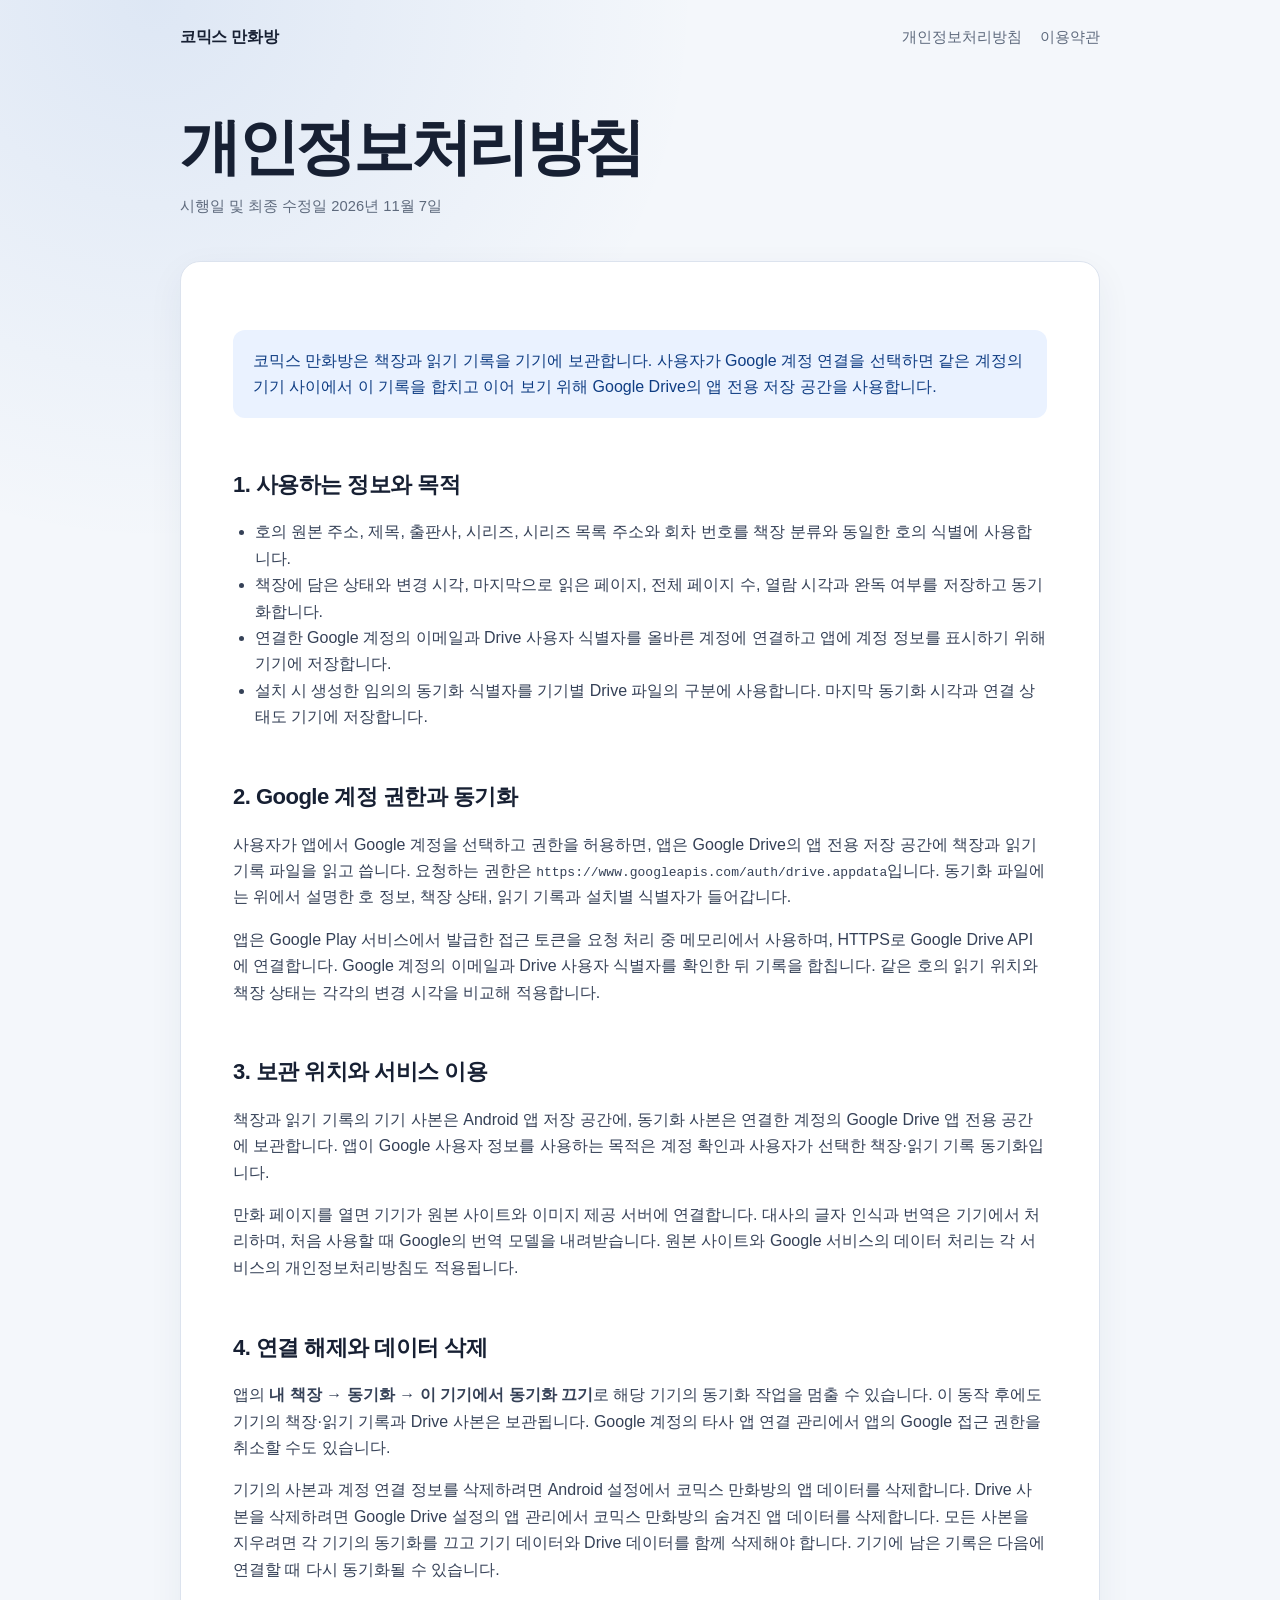
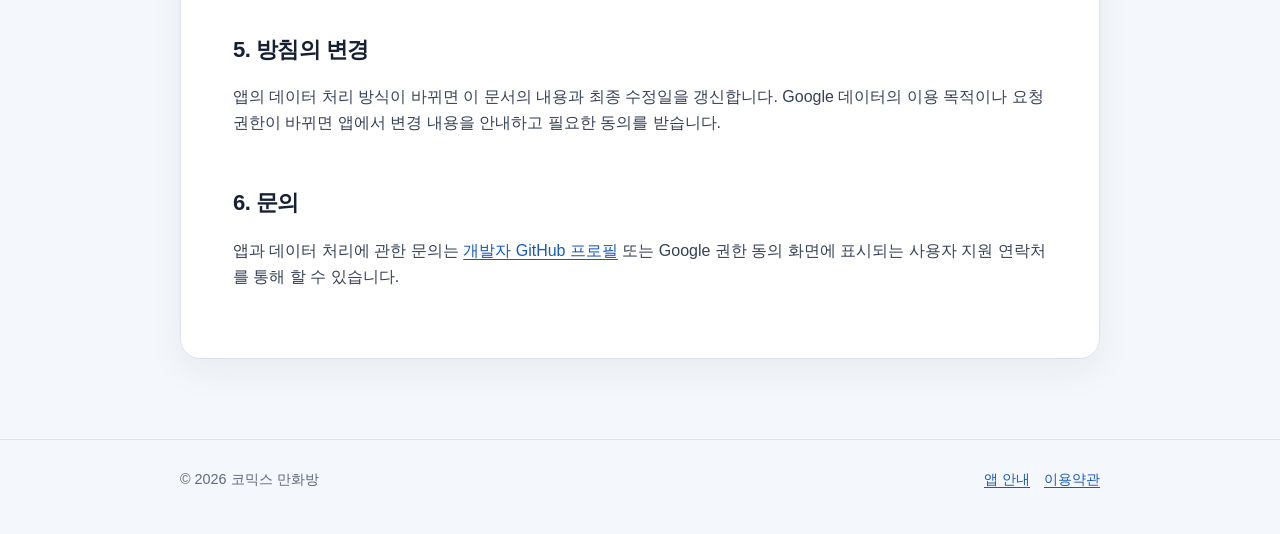
==== comic-room/privacy/index.html @ 71ac7cf6 "Add Comic Room OAuth pages and domain verification" ====
<!doctype html>
<html lang="ko">
<head>
  <meta charset="utf-8">
  <meta name="viewport" content="width=device-width, initial-scale=1">
  <meta name="description" content="코믹스 만화방의 Google 계정 연결, 책장과 읽기 기록 동기화, 데이터 보관 및 삭제 안내입니다.">
  <meta name="theme-color" content="#185abc">
  <link rel="canonical" href="https://chunzae1989-design.github.io/comic-room/privacy/">
  <link rel="stylesheet" href="../../style.css">
  <title>개인정보처리방침 · 코믹스 만화방</title>
</head>
<body>
  <div class="shell">
    <nav class="nav" aria-label="주 메뉴">
      <a class="brand" href="../">코믹스 만화방</a>
      <div class="nav-links">
        <a href="./" aria-current="page">개인정보처리방침</a>
        <a href="../terms/">이용약관</a>
      </div>
    </nav>
    <main class="document">
      <header>
        <h1>개인정보처리방침</h1>
        <p class="updated">시행일 및 최종 수정일 2026년 11월 7일</p>
      </header>
      <article class="prose" aria-label="개인정보처리방침 본문">
        <p class="summary">코믹스 만화방은 책장과 읽기 기록을 기기에 보관합니다. 사용자가 Google 계정 연결을 선택하면 같은 계정의 기기 사이에서 이 기록을 합치고 이어 보기 위해 Google Drive의 앱 전용 저장 공간을 사용합니다.</p>
        <h2>1. 사용하는 정보와 목적</h2>
        <ul>
          <li>호의 원본 주소, 제목, 출판사, 시리즈, 시리즈 목록 주소와 회차 번호를 책장 분류와 동일한 호의 식별에 사용합니다.</li>
          <li>책장에 담은 상태와 변경 시각, 마지막으로 읽은 페이지, 전체 페이지 수, 열람 시각과 완독 여부를 저장하고 동기화합니다.</li>
          <li>연결한 Google 계정의 이메일과 Drive 사용자 식별자를 올바른 계정에 연결하고 앱에 계정 정보를 표시하기 위해 기기에 저장합니다.</li>
          <li>설치 시 생성한 임의의 동기화 식별자를 기기별 Drive 파일의 구분에 사용합니다. 마지막 동기화 시각과 연결 상태도 기기에 저장합니다.</li>
        </ul>
        <h2>2. Google 계정 권한과 동기화</h2>
        <p>사용자가 앱에서 Google 계정을 선택하고 권한을 허용하면, 앱은 Google Drive의 앱 전용 저장 공간에 책장과 읽기 기록 파일을 읽고 씁니다. 요청하는 권한은 <code>https://www.googleapis.com/auth/drive.appdata</code>입니다. 동기화 파일에는 위에서 설명한 호 정보, 책장 상태, 읽기 기록과 설치별 식별자가 들어갑니다.</p>
        <p>앱은 Google Play 서비스에서 발급한 접근 토큰을 요청 처리 중 메모리에서 사용하며, HTTPS로 Google Drive API에 연결합니다. Google 계정의 이메일과 Drive 사용자 식별자를 확인한 뒤 기록을 합칩니다. 같은 호의 읽기 위치와 책장 상태는 각각의 변경 시각을 비교해 적용합니다.</p>
        <h2>3. 보관 위치와 서비스 이용</h2>
        <p>책장과 읽기 기록의 기기 사본은 Android 앱 저장 공간에, 동기화 사본은 연결한 계정의 Google Drive 앱 전용 공간에 보관합니다. 앱이 Google 사용자 정보를 사용하는 목적은 계정 확인과 사용자가 선택한 책장·읽기 기록 동기화입니다.</p>
        <p>만화 페이지를 열면 기기가 원본 사이트와 이미지 제공 서버에 연결합니다. 대사의 글자 인식과 번역은 기기에서 처리하며, 처음 사용할 때 Google의 번역 모델을 내려받습니다. 원본 사이트와 Google 서비스의 데이터 처리는 각 서비스의 개인정보처리방침도 적용됩니다.</p>
        <h2>4. 연결 해제와 데이터 삭제</h2>
        <p>앱의 <strong>내 책장 → 동기화 → 이 기기에서 동기화 끄기</strong>로 해당 기기의 동기화 작업을 멈출 수 있습니다. 이 동작 후에도 기기의 책장·읽기 기록과 Drive 사본은 보관됩니다. Google 계정의 타사 앱 연결 관리에서 앱의 Google 접근 권한을 취소할 수도 있습니다.</p>
        <p>기기의 사본과 계정 연결 정보를 삭제하려면 Android 설정에서 코믹스 만화방의 앱 데이터를 삭제합니다. Drive 사본을 삭제하려면 Google Drive 설정의 앱 관리에서 코믹스 만화방의 숨겨진 앱 데이터를 삭제합니다. 모든 사본을 지우려면 각 기기의 동기화를 끄고 기기 데이터와 Drive 데이터를 함께 삭제해야 합니다. 기기에 남은 기록은 다음에 연결할 때 다시 동기화될 수 있습니다.</p>
        <h2>5. 방침의 변경</h2>
        <p>앱의 데이터 처리 방식이 바뀌면 이 문서의 내용과 최종 수정일을 갱신합니다. Google 데이터의 이용 목적이나 요청 권한이 바뀌면 앱에서 변경 내용을 안내하고 필요한 동의를 받습니다.</p>
        <h2>6. 문의</h2>
        <p>앱과 데이터 처리에 관한 문의는 <a href="https://github.com/chunzae1989-design">개발자 GitHub 프로필</a> 또는 Google 권한 동의 화면에 표시되는 사용자 지원 연락처를 통해 할 수 있습니다.</p>
      </article>
    </main>
  </div>
  <footer>
    <div class="shell">
      <span>© 2026 코믹스 만화방</span>
      <nav aria-label="안내 문서">
        <a href="../">앱 안내</a>
        <a href="../terms/">이용약관</a>
      </nav>
    </div>
  </footer>
</body>
</html>
---- style.css ----
:root {
  --bg: #f4f7fb;
  --surface: #ffffff;
  --ink: #172033;
  --muted: #5e6a7d;
  --line: #dce3ee;
  --brand: #185abc;
  --brand-dark: #0f3d83;
  --soft: #eaf2ff;
  --success: #137333;
  color-scheme: light;
}

* { box-sizing: border-box; }
html { scroll-behavior: smooth; }
body {
  margin: 0;
  background:
    radial-gradient(circle at 12% 0%, rgba(24,90,188,.10), transparent 34rem),
    var(--bg);
  color: var(--ink);
  font-family: -apple-system, BlinkMacSystemFont, "Segoe UI", Roboto, Helvetica, Arial, sans-serif;
  line-height: 1.65;
}

a { color: var(--brand); text-underline-offset: .18em; }
a:hover { color: var(--brand-dark); }

.shell { width: min(920px, calc(100% - 36px)); margin: 0 auto; }
.nav {
  display: flex;
  align-items: center;
  justify-content: space-between;
  gap: 20px;
  padding: 24px 0;
}
.brand { color: var(--ink); font-weight: 750; text-decoration: none; letter-spacing: -.02em; }
.nav-links { display: flex; flex-wrap: wrap; gap: 18px; font-size: .94rem; }
.nav-links a { color: var(--muted); text-decoration: none; }
.nav-links a:hover { color: var(--brand); }

.hero { padding: 72px 0 44px; }
.eyebrow {
  display: inline-flex;
  align-items: center;
  gap: 8px;
  margin-bottom: 20px;
  padding: 6px 11px;
  border: 1px solid #c6d9f7;
  border-radius: 999px;
  background: var(--soft);
  color: var(--brand-dark);
  font-size: .82rem;
  font-weight: 700;
  letter-spacing: .04em;
  text-transform: uppercase;
}
h1 { max-width: 760px; margin: 0; font-size: clamp(2.35rem, 7vw, 4.8rem); line-height: 1.02; letter-spacing: -.055em; }
.lede { max-width: 720px; margin: 26px 0 0; color: var(--muted); font-size: clamp(1.08rem, 2.2vw, 1.28rem); }
.actions { display: flex; flex-wrap: wrap; gap: 12px; margin-top: 30px; }
.button {
  display: inline-flex;
  align-items: center;
  justify-content: center;
  min-height: 44px;
  padding: 10px 16px;
  border: 1px solid var(--line);
  border-radius: 10px;
  background: var(--surface);
  color: var(--ink);
  font-weight: 650;
  text-decoration: none;
}
.button.primary { border-color: var(--brand); background: var(--brand); color: #fff; }

.grid { display: grid; grid-template-columns: repeat(3, 1fr); gap: 16px; padding: 28px 0 72px; }
.card {
  min-height: 210px;
  padding: 26px;
  border: 1px solid var(--line);
  border-radius: 18px;
  background: rgba(255,255,255,.90);
  box-shadow: 0 12px 36px rgba(37, 58, 92, .06);
}
.card .number { color: var(--brand); font-weight: 750; font-size: .83rem; }
.card h2 { margin: 26px 0 8px; font-size: 1.22rem; letter-spacing: -.02em; }
.card p { margin: 0; color: var(--muted); font-size: .96rem; }

.notice { margin: 0 0 74px; padding: 24px 26px; border-left: 4px solid var(--success); border-radius: 0 14px 14px 0; background: #edf7ee; }
.notice strong { display: block; margin-bottom: 4px; color: var(--success); }

.document { padding: 42px 0 80px; }
.document header { margin-bottom: 42px; }
.document h1 { font-size: clamp(2.2rem, 6vw, 3.8rem); }
.document .updated { margin-top: 16px; color: var(--muted); font-size: .92rem; }
.prose { padding: clamp(24px, 5vw, 52px); border: 1px solid var(--line); border-radius: 20px; background: var(--surface); box-shadow: 0 12px 36px rgba(37, 58, 92, .06); }
.prose h2 { margin: 2.2em 0 .6em; font-size: 1.38rem; letter-spacing: -.025em; }
.prose h2:first-child { margin-top: 0; }
.prose h3 { margin: 1.8em 0 .4em; font-size: 1.05rem; }
.prose p, .prose li { color: #354157; }
.prose ul { padding-left: 1.35em; }
.prose .summary { padding: 18px 20px; border-radius: 12px; background: var(--soft); color: var(--brand-dark); }

footer { padding: 28px 0 42px; border-top: 1px solid var(--line); color: var(--muted); font-size: .9rem; }
footer .shell { display: flex; justify-content: space-between; gap: 16px; flex-wrap: wrap; }
footer nav { display: flex; gap: 14px; }

@media (max-width: 720px) {
  .nav { align-items: flex-start; flex-direction: column; }
  .hero { padding-top: 44px; }
  .grid { grid-template-columns: 1fr; }
  .card { min-height: auto; }
}
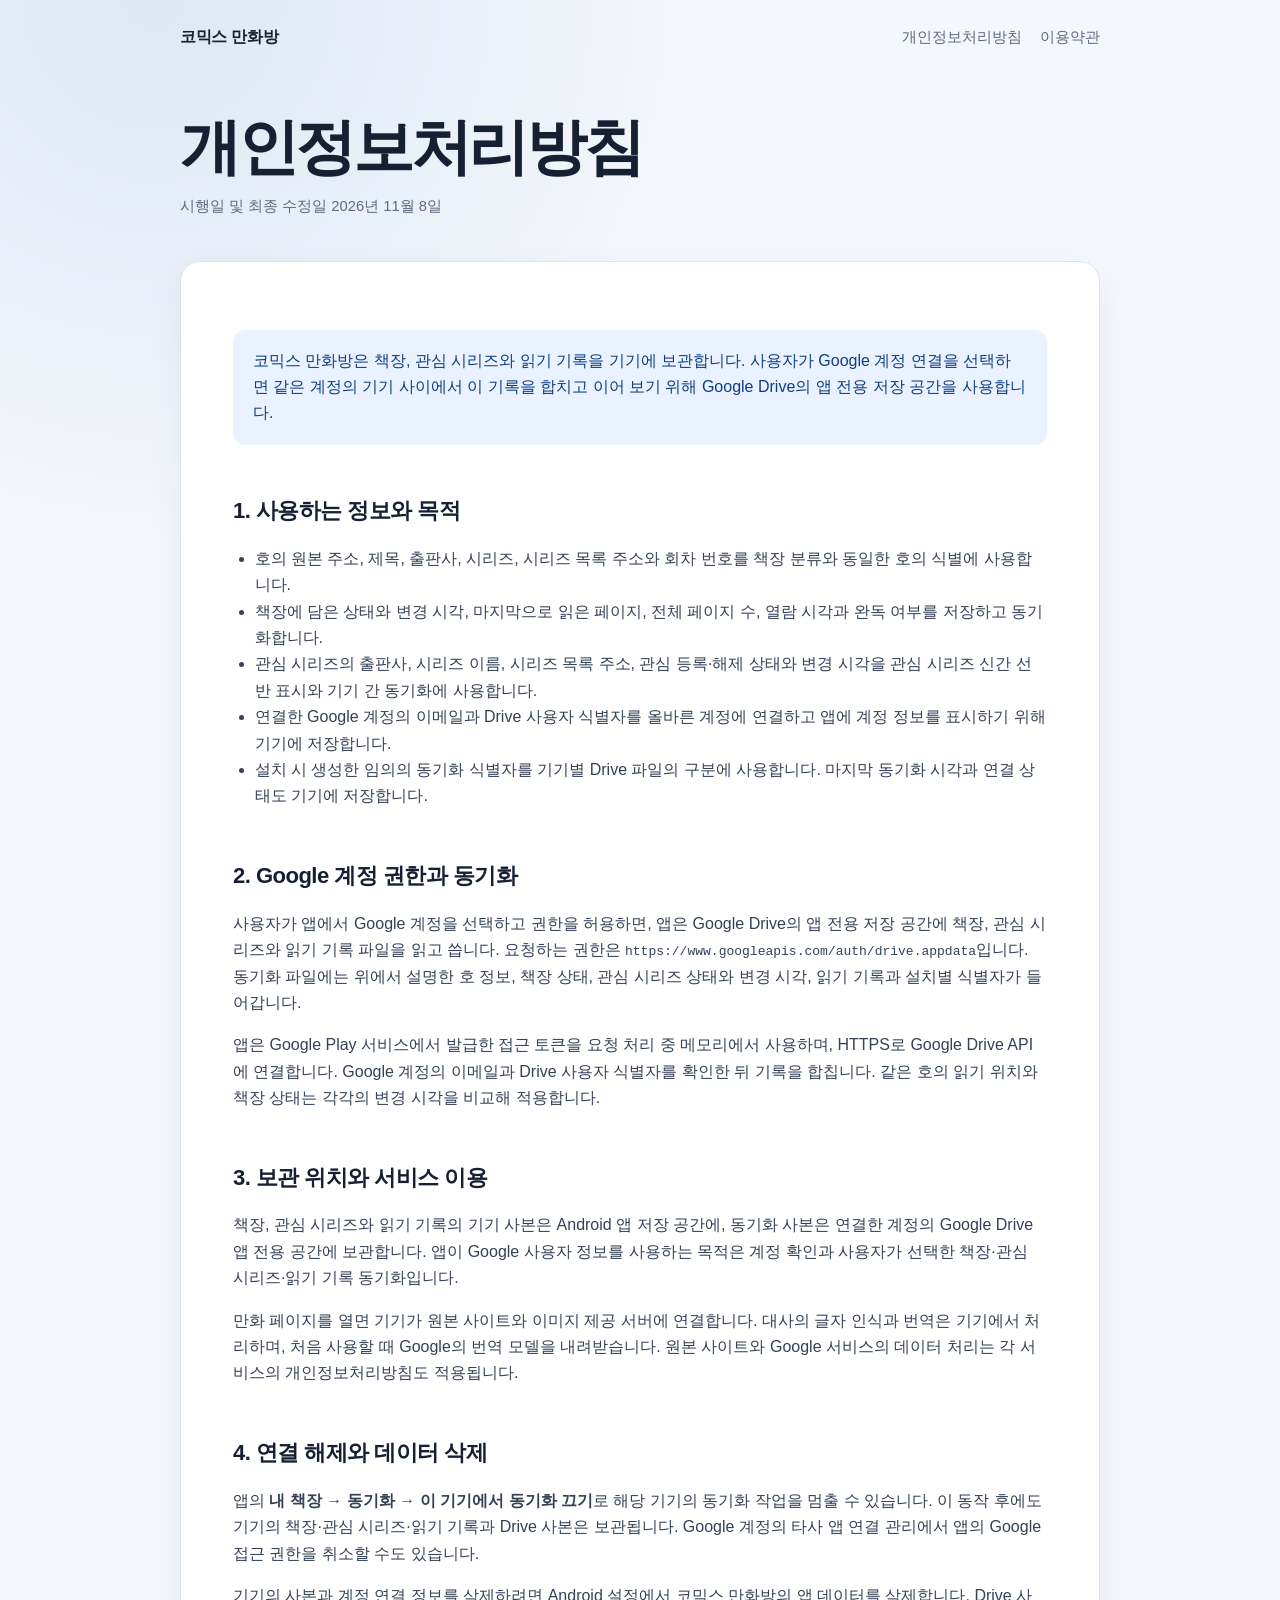
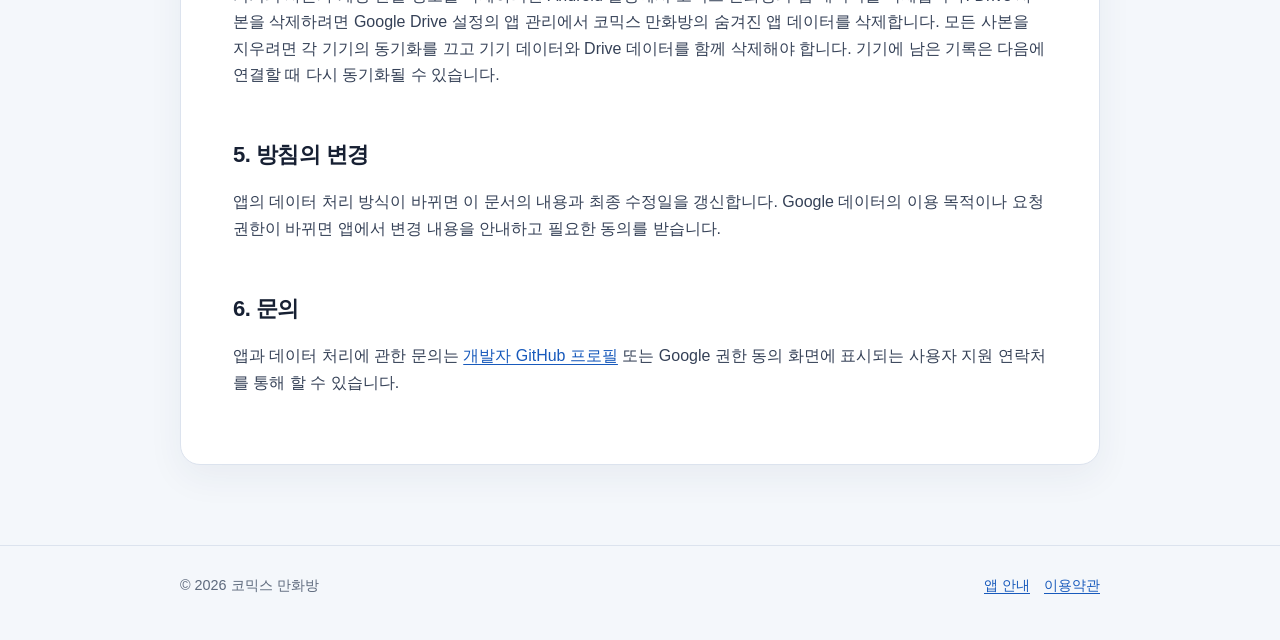
==== commit 13f81ddf: "Describe followed series synchronization" ====
--- a/comic-room/privacy/index.html
+++ b/comic-room/privacy/index.html
@@ -3,7 +3,7 @@
 <head>
   <meta charset="utf-8">
   <meta name="viewport" content="width=device-width, initial-scale=1">
-  <meta name="description" content="코믹스 만화방의 Google 계정 연결, 책장과 읽기 기록 동기화, 데이터 보관 및 삭제 안내입니다.">
+  <meta name="description" content="코믹스 만화방의 Google 계정 연결, 책장·관심 시리즈·읽기 기록 동기화, 데이터 보관 및 삭제 안내입니다.">
   <meta name="theme-color" content="#185abc">
   <link rel="canonical" href="https://chunzae1989-design.github.io/comic-room/privacy/">
   <link rel="stylesheet" href="../../style.css">
@@ -21,25 +21,26 @@
     <main class="document">
       <header>
         <h1>개인정보처리방침</h1>
-        <p class="updated">시행일 및 최종 수정일 2026년 11월 7일</p>
+        <p class="updated">시행일 및 최종 수정일 2026년 11월 8일</p>
       </header>
       <article class="prose" aria-label="개인정보처리방침 본문">
-        <p class="summary">코믹스 만화방은 책장과 읽기 기록을 기기에 보관합니다. 사용자가 Google 계정 연결을 선택하면 같은 계정의 기기 사이에서 이 기록을 합치고 이어 보기 위해 Google Drive의 앱 전용 저장 공간을 사용합니다.</p>
+        <p class="summary">코믹스 만화방은 책장, 관심 시리즈와 읽기 기록을 기기에 보관합니다. 사용자가 Google 계정 연결을 선택하면 같은 계정의 기기 사이에서 이 기록을 합치고 이어 보기 위해 Google Drive의 앱 전용 저장 공간을 사용합니다.</p>
         <h2>1. 사용하는 정보와 목적</h2>
         <ul>
           <li>호의 원본 주소, 제목, 출판사, 시리즈, 시리즈 목록 주소와 회차 번호를 책장 분류와 동일한 호의 식별에 사용합니다.</li>
           <li>책장에 담은 상태와 변경 시각, 마지막으로 읽은 페이지, 전체 페이지 수, 열람 시각과 완독 여부를 저장하고 동기화합니다.</li>
+          <li>관심 시리즈의 출판사, 시리즈 이름, 시리즈 목록 주소, 관심 등록·해제 상태와 변경 시각을 관심 시리즈 신간 선반 표시와 기기 간 동기화에 사용합니다.</li>
           <li>연결한 Google 계정의 이메일과 Drive 사용자 식별자를 올바른 계정에 연결하고 앱에 계정 정보를 표시하기 위해 기기에 저장합니다.</li>
           <li>설치 시 생성한 임의의 동기화 식별자를 기기별 Drive 파일의 구분에 사용합니다. 마지막 동기화 시각과 연결 상태도 기기에 저장합니다.</li>
         </ul>
         <h2>2. Google 계정 권한과 동기화</h2>
-        <p>사용자가 앱에서 Google 계정을 선택하고 권한을 허용하면, 앱은 Google Drive의 앱 전용 저장 공간에 책장과 읽기 기록 파일을 읽고 씁니다. 요청하는 권한은 <code>https://www.googleapis.com/auth/drive.appdata</code>입니다. 동기화 파일에는 위에서 설명한 호 정보, 책장 상태, 읽기 기록과 설치별 식별자가 들어갑니다.</p>
+        <p>사용자가 앱에서 Google 계정을 선택하고 권한을 허용하면, 앱은 Google Drive의 앱 전용 저장 공간에 책장, 관심 시리즈와 읽기 기록 파일을 읽고 씁니다. 요청하는 권한은 <code>https://www.googleapis.com/auth/drive.appdata</code>입니다. 동기화 파일에는 위에서 설명한 호 정보, 책장 상태, 관심 시리즈 상태와 변경 시각, 읽기 기록과 설치별 식별자가 들어갑니다.</p>
         <p>앱은 Google Play 서비스에서 발급한 접근 토큰을 요청 처리 중 메모리에서 사용하며, HTTPS로 Google Drive API에 연결합니다. Google 계정의 이메일과 Drive 사용자 식별자를 확인한 뒤 기록을 합칩니다. 같은 호의 읽기 위치와 책장 상태는 각각의 변경 시각을 비교해 적용합니다.</p>
         <h2>3. 보관 위치와 서비스 이용</h2>
-        <p>책장과 읽기 기록의 기기 사본은 Android 앱 저장 공간에, 동기화 사본은 연결한 계정의 Google Drive 앱 전용 공간에 보관합니다. 앱이 Google 사용자 정보를 사용하는 목적은 계정 확인과 사용자가 선택한 책장·읽기 기록 동기화입니다.</p>
+        <p>책장, 관심 시리즈와 읽기 기록의 기기 사본은 Android 앱 저장 공간에, 동기화 사본은 연결한 계정의 Google Drive 앱 전용 공간에 보관합니다. 앱이 Google 사용자 정보를 사용하는 목적은 계정 확인과 사용자가 선택한 책장·관심 시리즈·읽기 기록 동기화입니다.</p>
         <p>만화 페이지를 열면 기기가 원본 사이트와 이미지 제공 서버에 연결합니다. 대사의 글자 인식과 번역은 기기에서 처리하며, 처음 사용할 때 Google의 번역 모델을 내려받습니다. 원본 사이트와 Google 서비스의 데이터 처리는 각 서비스의 개인정보처리방침도 적용됩니다.</p>
         <h2>4. 연결 해제와 데이터 삭제</h2>
-        <p>앱의 <strong>내 책장 → 동기화 → 이 기기에서 동기화 끄기</strong>로 해당 기기의 동기화 작업을 멈출 수 있습니다. 이 동작 후에도 기기의 책장·읽기 기록과 Drive 사본은 보관됩니다. Google 계정의 타사 앱 연결 관리에서 앱의 Google 접근 권한을 취소할 수도 있습니다.</p>
+        <p>앱의 <strong>내 책장 → 동기화 → 이 기기에서 동기화 끄기</strong>로 해당 기기의 동기화 작업을 멈출 수 있습니다. 이 동작 후에도 기기의 책장·관심 시리즈·읽기 기록과 Drive 사본은 보관됩니다. Google 계정의 타사 앱 연결 관리에서 앱의 Google 접근 권한을 취소할 수도 있습니다.</p>
         <p>기기의 사본과 계정 연결 정보를 삭제하려면 Android 설정에서 코믹스 만화방의 앱 데이터를 삭제합니다. Drive 사본을 삭제하려면 Google Drive 설정의 앱 관리에서 코믹스 만화방의 숨겨진 앱 데이터를 삭제합니다. 모든 사본을 지우려면 각 기기의 동기화를 끄고 기기 데이터와 Drive 데이터를 함께 삭제해야 합니다. 기기에 남은 기록은 다음에 연결할 때 다시 동기화될 수 있습니다.</p>
         <h2>5. 방침의 변경</h2>
         <p>앱의 데이터 처리 방식이 바뀌면 이 문서의 내용과 최종 수정일을 갱신합니다. Google 데이터의 이용 목적이나 요청 권한이 바뀌면 앱에서 변경 내용을 안내하고 필요한 동의를 받습니다.</p>
